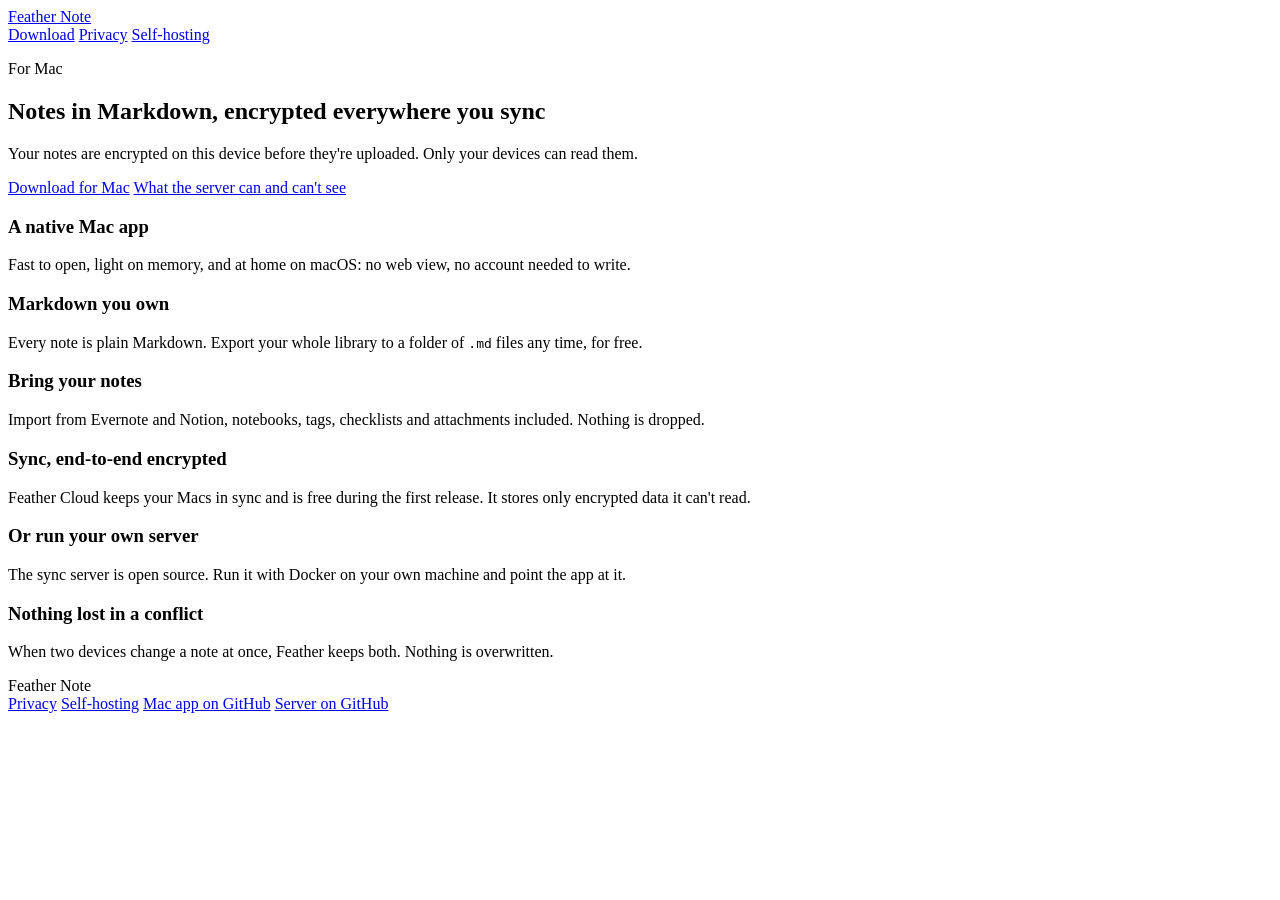
==== site/index.html @ 871dbb65 "feat: the Feather Note website - Five static pages served by Cloudflare Pages from site/ with no bui" ====
<!doctype html>
<html lang="en">
<head>
  <meta charset="utf-8">
  <meta name="viewport" content="width=device-width, initial-scale=1">
  <title>Feather Note: Markdown notes, encrypted everywhere you sync</title>
  <meta name="description" content="A native Mac app for notes in Markdown. Import from Evernote and Notion, sync end-to-end encrypted with Feather Cloud, or run your own server.">
  <link rel="icon" href="/assets/feather.svg" type="image/svg+xml">
  <link rel="stylesheet" href="/assets/site.css">
</head>
<body>
  <div class="wrap">
    <header class="top">
      <a class="brand" href="/"><img src="/assets/feather.svg" alt="">Feather Note</a>
      <nav class="nav" aria-label="Main">
        <a href="/download/">Download</a>
        <a href="/privacy/">Privacy</a>
        <a href="/self-hosting/">Self-hosting</a>
      </nav>
    </header>

    <main>
      <section class="hero">
        <p class="overline">For Mac</p>
        <h1>Notes in Markdown, encrypted everywhere you sync</h1>
        <p class="lead">Your notes are encrypted on this device before they're uploaded. Only your devices can read them.</p>
        <div class="actions">
          <a class="button primary" href="/download/">Download for Mac</a>
          <a href="/privacy/">What the server can and can't see</a>
        </div>
      </section>

      <section class="grid" aria-label="Features">
        <div class="panel">
          <h3>A native Mac app</h3>
          <p>Fast to open, light on memory, and at home on macOS: no web view, no account needed to write.</p>
        </div>
        <div class="panel">
          <h3>Markdown you own</h3>
          <p>Every note is plain Markdown. Export your whole library to a folder of <code>.md</code> files any time, for free.</p>
        </div>
        <div class="panel">
          <h3>Bring your notes</h3>
          <p>Import from Evernote and Notion, notebooks, tags, checklists and attachments included. Nothing is dropped.</p>
        </div>
        <div class="panel">
          <h3>Sync, end-to-end encrypted</h3>
          <p>Feather Cloud keeps your Macs in sync and is free during the first release. It stores only encrypted data it can't read.</p>
        </div>
        <div class="panel">
          <h3>Or run your own server</h3>
          <p>The sync server is open source. Run it with Docker on your own machine and point the app at it.</p>
        </div>
        <div class="panel">
          <h3>Nothing lost in a conflict</h3>
          <p>When two devices change a note at once, Feather keeps both. Nothing is overwritten.</p>
        </div>
      </section>
    </main>

    <footer class="foot">
      <span>Feather Note</span>
      <nav aria-label="Footer">
        <a href="/privacy/">Privacy</a>
        <a href="/self-hosting/">Self-hosting</a>
        <a href="https://github.com/raduzoom/feather-note-mac">Mac app on GitHub</a>
        <a href="https://github.com/raduzoom/feather-note-server">Server on GitHub</a>
      </nav>
    </footer>
  </div>
</body>
</html>
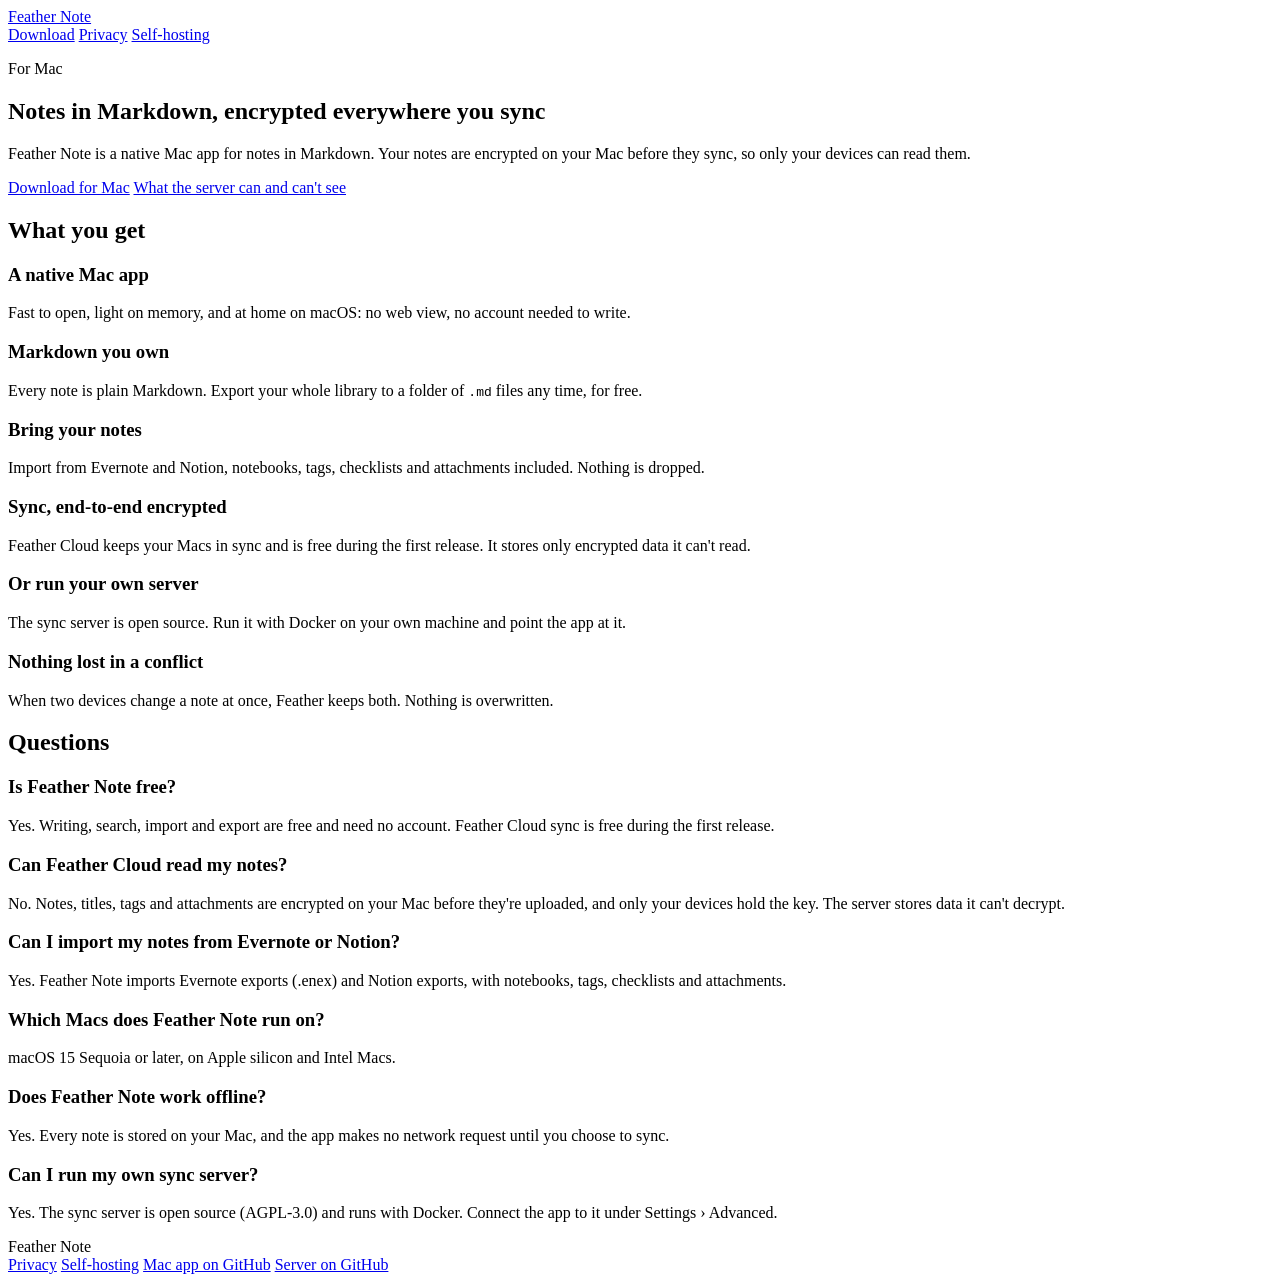
==== commit f980e728: "feat: SEO and agentic SEO for the website - Every page: a title of at most 60 characters, a descript" ====
--- a/site/index.html
+++ b/site/index.html
@@ -3,10 +3,139 @@
 <head>
   <meta charset="utf-8">
   <meta name="viewport" content="width=device-width, initial-scale=1">
-  <title>Feather Note: Markdown notes, encrypted everywhere you sync</title>
-  <meta name="description" content="A native Mac app for notes in Markdown. Import from Evernote and Notion, sync end-to-end encrypted with Feather Cloud, or run your own server.">
+  <title>Feather Note: Markdown notes for Mac, end-to-end encrypted</title>
+  <meta name="description" content="Feather Note is a native Mac app for Markdown notes. Import from Evernote and Notion, sync end-to-end encrypted with Feather Cloud, or run your own server.">
+  <link rel="canonical" href="https://WEBSITE_DOMAIN/">
+  <meta name="robots" content="index, follow, max-image-preview:large">
+  <meta property="og:type" content="website">
+  <meta property="og:site_name" content="Feather Note">
+  <meta property="og:locale" content="en_US">
+  <meta property="og:title" content="Feather Note: Markdown notes for Mac, end-to-end encrypted">
+  <meta property="og:description" content="Feather Note is a native Mac app for Markdown notes. Import from Evernote and Notion, sync end-to-end encrypted with Feather Cloud, or run your own server.">
+  <meta property="og:url" content="https://WEBSITE_DOMAIN/">
+  <meta property="og:image" content="https://WEBSITE_DOMAIN/assets/social-card.png">
+  <meta property="og:image:width" content="1200">
+  <meta property="og:image:height" content="630">
+  <meta property="og:image:alt" content="Feather Note: Markdown notes for Mac, encrypted everywhere you sync. Free, open source, macOS 15 or later.">
+  <meta name="twitter:card" content="summary_large_image">
+  <meta name="theme-color" content="#F1E2D5" media="(prefers-color-scheme: light)">
+  <meta name="theme-color" content="#11171D" media="(prefers-color-scheme: dark)">
   <link rel="icon" href="/assets/feather.svg" type="image/svg+xml">
+  <link rel="apple-touch-icon" href="/assets/apple-touch-icon.png">
+  <link rel="sitemap" type="application/xml" href="/sitemap.xml">
+  <link rel="alternate" type="text/plain" title="Feather Note for AI assistants" href="/llms.txt">
   <link rel="stylesheet" href="/assets/site.css">
+  <script type="application/ld+json">
+  {
+    "@context": "https://schema.org",
+    "@graph": [
+      {
+        "@type": "Organization",
+        "@id": "https://WEBSITE_DOMAIN/#org",
+        "name": "Feather Note",
+        "url": "https://WEBSITE_DOMAIN/",
+        "logo": "https://WEBSITE_DOMAIN/assets/apple-touch-icon.png",
+        "sameAs": [
+          "https://github.com/raduzoom/feather-note-mac",
+          "https://github.com/raduzoom/feather-note-server",
+          "https://github.com/raduzoom/feather-note-website"
+        ]
+      },
+      {
+        "@type": "WebSite",
+        "@id": "https://WEBSITE_DOMAIN/#site",
+        "name": "Feather Note",
+        "url": "https://WEBSITE_DOMAIN/",
+        "publisher": {
+          "@id": "https://WEBSITE_DOMAIN/#org"
+        },
+        "inLanguage": "en"
+      },
+      {
+        "@type": "SoftwareApplication",
+        "@id": "https://WEBSITE_DOMAIN/#app",
+        "name": "Feather Note",
+        "url": "https://WEBSITE_DOMAIN/",
+        "description": "A native Mac app for notes in Markdown, with end-to-end-encrypted sync through Feather Cloud or your own server.",
+        "applicationCategory": "UtilitiesApplication",
+        "operatingSystem": "macOS 15 or later",
+        "offers": {
+          "@type": "Offer",
+          "price": "0",
+          "priceCurrency": "USD"
+        },
+        "featureList": [
+          "Notes stored as plain Markdown",
+          "Export the whole library to .md files",
+          "Import from Evernote and Notion",
+          "End-to-end-encrypted sync with Feather Cloud",
+          "Self-hostable open-source sync server",
+          "Conflicts keep both versions"
+        ],
+        "license": "https://opensource.org/license/mit",
+        "codeRepository": "https://github.com/raduzoom/feather-note-mac",
+        "publisher": {
+          "@id": "https://WEBSITE_DOMAIN/#org"
+        },
+        "image": "https://WEBSITE_DOMAIN/assets/social-card.png"
+      },
+      {
+        "@type": "FAQPage",
+        "@id": "https://WEBSITE_DOMAIN/#faq",
+        "mainEntity": [
+          {
+            "@type": "Question",
+            "name": "Is Feather Note free?",
+            "acceptedAnswer": {
+              "@type": "Answer",
+              "text": "Yes. Writing, search, import and export are free and need no account. Feather Cloud sync is free during the first release."
+            }
+          },
+          {
+            "@type": "Question",
+            "name": "Can Feather Cloud read my notes?",
+            "acceptedAnswer": {
+              "@type": "Answer",
+              "text": "No. Notes, titles, tags and attachments are encrypted on your Mac before they're uploaded, and only your devices hold the key. The server stores data it can't decrypt."
+            }
+          },
+          {
+            "@type": "Question",
+            "name": "Can I import my notes from Evernote or Notion?",
+            "acceptedAnswer": {
+              "@type": "Answer",
+              "text": "Yes. Feather Note imports Evernote exports (.enex) and Notion exports, with notebooks, tags, checklists and attachments."
+            }
+          },
+          {
+            "@type": "Question",
+            "name": "Which Macs does Feather Note run on?",
+            "acceptedAnswer": {
+              "@type": "Answer",
+              "text": "macOS 15 Sequoia or later, on Apple silicon and Intel Macs."
+            }
+          },
+          {
+            "@type": "Question",
+            "name": "Does Feather Note work offline?",
+            "acceptedAnswer": {
+              "@type": "Answer",
+              "text": "Yes. Every note is stored on your Mac, and the app makes no network request until you choose to sync."
+            }
+          },
+          {
+            "@type": "Question",
+            "name": "Can I run my own sync server?",
+            "acceptedAnswer": {
+              "@type": "Answer",
+              "text": "Yes. The sync server is open source (AGPL-3.0) and runs with Docker. Connect the app to it under Settings › Advanced."
+            }
+          }
+        ]
+      }
+    ]
+  }
+  </script>
 </head>
 <body>
   <div class="wrap">
@@ -23,37 +152,70 @@
       <section class="hero">
         <p class="overline">For Mac</p>
         <h1>Notes in Markdown, encrypted everywhere you sync</h1>
-        <p class="lead">Your notes are encrypted on this device before they're uploaded. Only your devices can read them.</p>
+        <p class="lead">Feather Note is a native Mac app for notes in Markdown. Your notes are encrypted on your Mac before they sync, so only your devices can read them.</p>
         <div class="actions">
           <a class="button primary" href="/download/">Download for Mac</a>
           <a href="/privacy/">What the server can and can't see</a>
         </div>
       </section>
 
-      <section class="grid" aria-label="Features">
-        <div class="panel">
-          <h3>A native Mac app</h3>
-          <p>Fast to open, light on memory, and at home on macOS: no web view, no account needed to write.</p>
+      <section class="section" aria-labelledby="features">
+        <h2 id="features">What you get</h2>
+        <div class="grid">
+          <div class="panel">
+            <h3>A native Mac app</h3>
+            <p>Fast to open, light on memory, and at home on macOS: no web view, no account needed to write.</p>
+          </div>
+          <div class="panel">
+            <h3>Markdown you own</h3>
+            <p>Every note is plain Markdown. Export your whole library to a folder of <code>.md</code> files any time, for free.</p>
+          </div>
+          <div class="panel">
+            <h3>Bring your notes</h3>
+            <p>Import from Evernote and Notion, notebooks, tags, checklists and attachments included. Nothing is dropped.</p>
+          </div>
+          <div class="panel">
+            <h3>Sync, end-to-end encrypted</h3>
+            <p>Feather Cloud keeps your Macs in sync and is free during the first release. It stores only encrypted data it can't read.</p>
+          </div>
+          <div class="panel">
+            <h3>Or run your own server</h3>
+            <p>The sync server is open source. Run it with Docker on your own machine and point the app at it.</p>
+          </div>
+          <div class="panel">
+            <h3>Nothing lost in a conflict</h3>
+            <p>When two devices change a note at once, Feather keeps both. Nothing is overwritten.</p>
+          </div>
         </div>
-        <div class="panel">
-          <h3>Markdown you own</h3>
-          <p>Every note is plain Markdown. Export your whole library to a folder of <code>.md</code> files any time, for free.</p>
-        </div>
-        <div class="panel">
-          <h3>Bring your notes</h3>
-          <p>Import from Evernote and Notion, notebooks, tags, checklists and attachments included. Nothing is dropped.</p>
-        </div>
-        <div class="panel">
-          <h3>Sync, end-to-end encrypted</h3>
-          <p>Feather Cloud keeps your Macs in sync and is free during the first release. It stores only encrypted data it can't read.</p>
-        </div>
-        <div class="panel">
-          <h3>Or run your own server</h3>
-          <p>The sync server is open source. Run it with Docker on your own machine and point the app at it.</p>
-        </div>
-        <div class="panel">
-          <h3>Nothing lost in a conflict</h3>
-          <p>When two devices change a note at once, Feather keeps both. Nothing is overwritten.</p>
+      </section>
+
+      <section class="section" aria-labelledby="faq">
+        <h2 id="faq">Questions</h2>
+        <div class="faq">
+          <div class="qa">
+            <h3>Is Feather Note free?</h3>
+            <p>Yes. Writing, search, import and export are free and need no account. Feather Cloud sync is free during the first release.</p>
+          </div>
+          <div class="qa">
+            <h3>Can Feather Cloud read my notes?</h3>
+            <p>No. Notes, titles, tags and attachments are encrypted on your Mac before they're uploaded, and only your devices hold the key. The server stores data it can't decrypt.</p>
+          </div>
+          <div class="qa">
+            <h3>Can I import my notes from Evernote or Notion?</h3>
+            <p>Yes. Feather Note imports Evernote exports (.enex) and Notion exports, with notebooks, tags, checklists and attachments.</p>
+          </div>
+          <div class="qa">
+            <h3>Which Macs does Feather Note run on?</h3>
+            <p>macOS 15 Sequoia or later, on Apple silicon and Intel Macs.</p>
+          </div>
+          <div class="qa">
+            <h3>Does Feather Note work offline?</h3>
+            <p>Yes. Every note is stored on your Mac, and the app makes no network request until you choose to sync.</p>
+          </div>
+          <div class="qa">
+            <h3>Can I run my own sync server?</h3>
+            <p>Yes. The sync server is open source (AGPL-3.0) and runs with Docker. Connect the app to it under Settings › Advanced.</p>
+          </div>
         </div>
       </section>
     </main>
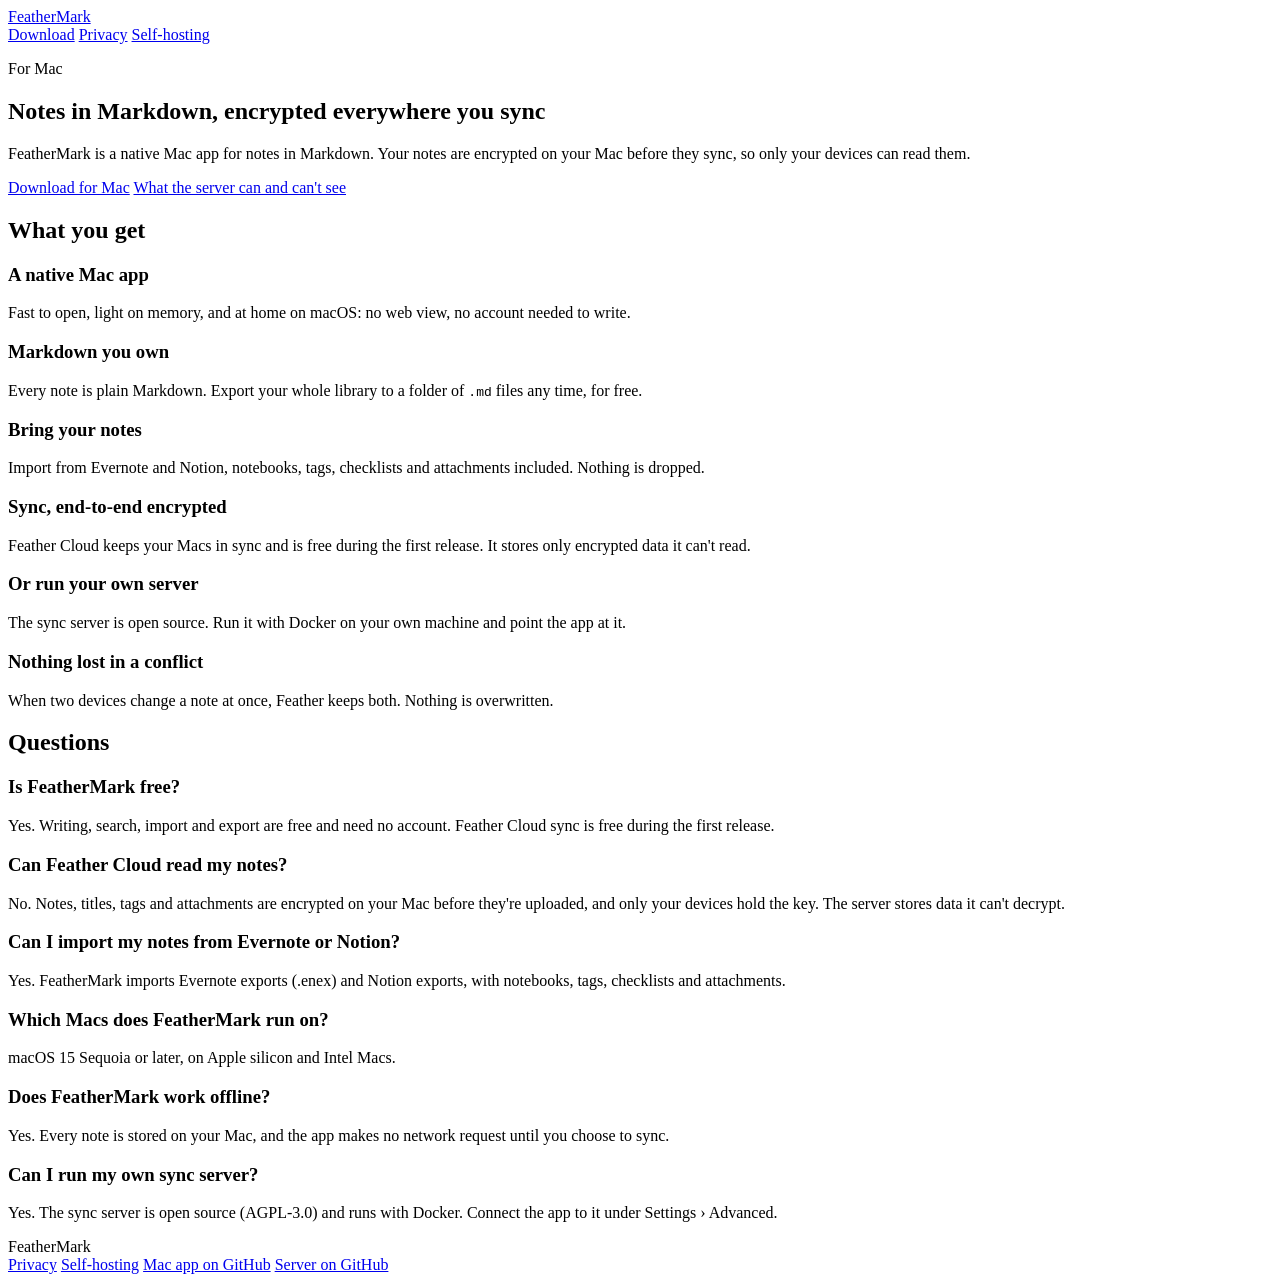
==== commit 9a0fd90b: "feat: rename Feather Note to FeatherMark on the website The new name is on every page, in the struct" ====
--- a/site/index.html
+++ b/site/index.html
@@ -3,27 +3,27 @@
 <head>
   <meta charset="utf-8">
   <meta name="viewport" content="width=device-width, initial-scale=1">
-  <title>Feather Note: Markdown notes for Mac, end-to-end encrypted</title>
-  <meta name="description" content="Feather Note is a native Mac app for Markdown notes. Import from Evernote and Notion, sync end-to-end encrypted with Feather Cloud, or run your own server.">
+  <title>FeatherMark: Markdown notes for Mac, end-to-end encrypted</title>
+  <meta name="description" content="FeatherMark is a native Mac app for Markdown notes. Import from Evernote and Notion, sync end-to-end encrypted with Feather Cloud, or run your own server.">
   <link rel="canonical" href="https://WEBSITE_DOMAIN/">
   <meta name="robots" content="index, follow, max-image-preview:large">
   <meta property="og:type" content="website">
-  <meta property="og:site_name" content="Feather Note">
+  <meta property="og:site_name" content="FeatherMark">
   <meta property="og:locale" content="en_US">
-  <meta property="og:title" content="Feather Note: Markdown notes for Mac, end-to-end encrypted">
-  <meta property="og:description" content="Feather Note is a native Mac app for Markdown notes. Import from Evernote and Notion, sync end-to-end encrypted with Feather Cloud, or run your own server.">
+  <meta property="og:title" content="FeatherMark: Markdown notes for Mac, end-to-end encrypted">
+  <meta property="og:description" content="FeatherMark is a native Mac app for Markdown notes. Import from Evernote and Notion, sync end-to-end encrypted with Feather Cloud, or run your own server.">
   <meta property="og:url" content="https://WEBSITE_DOMAIN/">
   <meta property="og:image" content="https://WEBSITE_DOMAIN/assets/social-card.png">
   <meta property="og:image:width" content="1200">
   <meta property="og:image:height" content="630">
-  <meta property="og:image:alt" content="Feather Note: Markdown notes for Mac, encrypted everywhere you sync. Free, open source, macOS 15 or later.">
+  <meta property="og:image:alt" content="FeatherMark: Markdown notes for Mac, encrypted everywhere you sync. Free, open source, macOS 15 or later.">
   <meta name="twitter:card" content="summary_large_image">
   <meta name="theme-color" content="#F1E2D5" media="(prefers-color-scheme: light)">
   <meta name="theme-color" content="#11171D" media="(prefers-color-scheme: dark)">
   <link rel="icon" href="/assets/feather.svg" type="image/svg+xml">
   <link rel="apple-touch-icon" href="/assets/apple-touch-icon.png">
   <link rel="sitemap" type="application/xml" href="/sitemap.xml">
-  <link rel="alternate" type="text/plain" title="Feather Note for AI assistants" href="/llms.txt">
+  <link rel="alternate" type="text/plain" title="FeatherMark for AI assistants" href="/llms.txt">
   <link rel="stylesheet" href="/assets/site.css">
   <script type="application/ld+json">
   {
@@ -32,7 +32,7 @@
       {
         "@type": "Organization",
         "@id": "https://WEBSITE_DOMAIN/#org",
-        "name": "Feather Note",
+        "name": "FeatherMark",
         "url": "https://WEBSITE_DOMAIN/",
         "logo": "https://WEBSITE_DOMAIN/assets/apple-touch-icon.png",
         "sameAs": [
@@ -44,7 +44,7 @@
       {
         "@type": "WebSite",
         "@id": "https://WEBSITE_DOMAIN/#site",
-        "name": "Feather Note",
+        "name": "FeatherMark",
         "url": "https://WEBSITE_DOMAIN/",
         "publisher": {
           "@id": "https://WEBSITE_DOMAIN/#org"
@@ -54,7 +54,7 @@
       {
         "@type": "SoftwareApplication",
         "@id": "https://WEBSITE_DOMAIN/#app",
-        "name": "Feather Note",
+        "name": "FeatherMark",
         "url": "https://WEBSITE_DOMAIN/",
         "description": "A native Mac app for notes in Markdown, with end-to-end-encrypted sync through Feather Cloud or your own server.",
         "applicationCategory": "UtilitiesApplication",
@@ -85,7 +85,7 @@
         "mainEntity": [
           {
             "@type": "Question",
-            "name": "Is Feather Note free?",
+            "name": "Is FeatherMark free?",
             "acceptedAnswer": {
               "@type": "Answer",
               "text": "Yes. Writing, search, import and export are free and need no account. Feather Cloud sync is free during the first release."
@@ -104,12 +104,12 @@
             "name": "Can I import my notes from Evernote or Notion?",
             "acceptedAnswer": {
               "@type": "Answer",
-              "text": "Yes. Feather Note imports Evernote exports (.enex) and Notion exports, with notebooks, tags, checklists and attachments."
-            }
-          },
-          {
-            "@type": "Question",
-            "name": "Which Macs does Feather Note run on?",
+              "text": "Yes. FeatherMark imports Evernote exports (.enex) and Notion exports, with notebooks, tags, checklists and attachments."
+            }
+          },
+          {
+            "@type": "Question",
+            "name": "Which Macs does FeatherMark run on?",
             "acceptedAnswer": {
               "@type": "Answer",
               "text": "macOS 15 Sequoia or later, on Apple silicon and Intel Macs."
@@ -117,7 +117,7 @@
           },
           {
             "@type": "Question",
-            "name": "Does Feather Note work offline?",
+            "name": "Does FeatherMark work offline?",
             "acceptedAnswer": {
               "@type": "Answer",
               "text": "Yes. Every note is stored on your Mac, and the app makes no network request until you choose to sync."
@@ -140,7 +140,7 @@
 <body>
   <div class="wrap">
     <header class="top">
-      <a class="brand" href="/"><img src="/assets/feather.svg" alt="">Feather Note</a>
+      <a class="brand" href="/"><img src="/assets/feather.svg" alt="">FeatherMark</a>
       <nav class="nav" aria-label="Main">
         <a href="/download/">Download</a>
         <a href="/privacy/">Privacy</a>
@@ -152,7 +152,7 @@
       <section class="hero">
         <p class="overline">For Mac</p>
         <h1>Notes in Markdown, encrypted everywhere you sync</h1>
-        <p class="lead">Feather Note is a native Mac app for notes in Markdown. Your notes are encrypted on your Mac before they sync, so only your devices can read them.</p>
+        <p class="lead">FeatherMark is a native Mac app for notes in Markdown. Your notes are encrypted on your Mac before they sync, so only your devices can read them.</p>
         <div class="actions">
           <a class="button primary" href="/download/">Download for Mac</a>
           <a href="/privacy/">What the server can and can't see</a>
@@ -193,7 +193,7 @@
         <h2 id="faq">Questions</h2>
         <div class="faq">
           <div class="qa">
-            <h3>Is Feather Note free?</h3>
+            <h3>Is FeatherMark free?</h3>
             <p>Yes. Writing, search, import and export are free and need no account. Feather Cloud sync is free during the first release.</p>
           </div>
           <div class="qa">
@@ -202,14 +202,14 @@
           </div>
           <div class="qa">
             <h3>Can I import my notes from Evernote or Notion?</h3>
-            <p>Yes. Feather Note imports Evernote exports (.enex) and Notion exports, with notebooks, tags, checklists and attachments.</p>
-          </div>
-          <div class="qa">
-            <h3>Which Macs does Feather Note run on?</h3>
+            <p>Yes. FeatherMark imports Evernote exports (.enex) and Notion exports, with notebooks, tags, checklists and attachments.</p>
+          </div>
+          <div class="qa">
+            <h3>Which Macs does FeatherMark run on?</h3>
             <p>macOS 15 Sequoia or later, on Apple silicon and Intel Macs.</p>
           </div>
           <div class="qa">
-            <h3>Does Feather Note work offline?</h3>
+            <h3>Does FeatherMark work offline?</h3>
             <p>Yes. Every note is stored on your Mac, and the app makes no network request until you choose to sync.</p>
           </div>
           <div class="qa">
@@ -221,7 +221,7 @@
     </main>
 
     <footer class="foot">
-      <span>Feather Note</span>
+      <span>FeatherMark</span>
       <nav aria-label="Footer">
         <a href="/privacy/">Privacy</a>
         <a href="/self-hosting/">Self-hosting</a>
